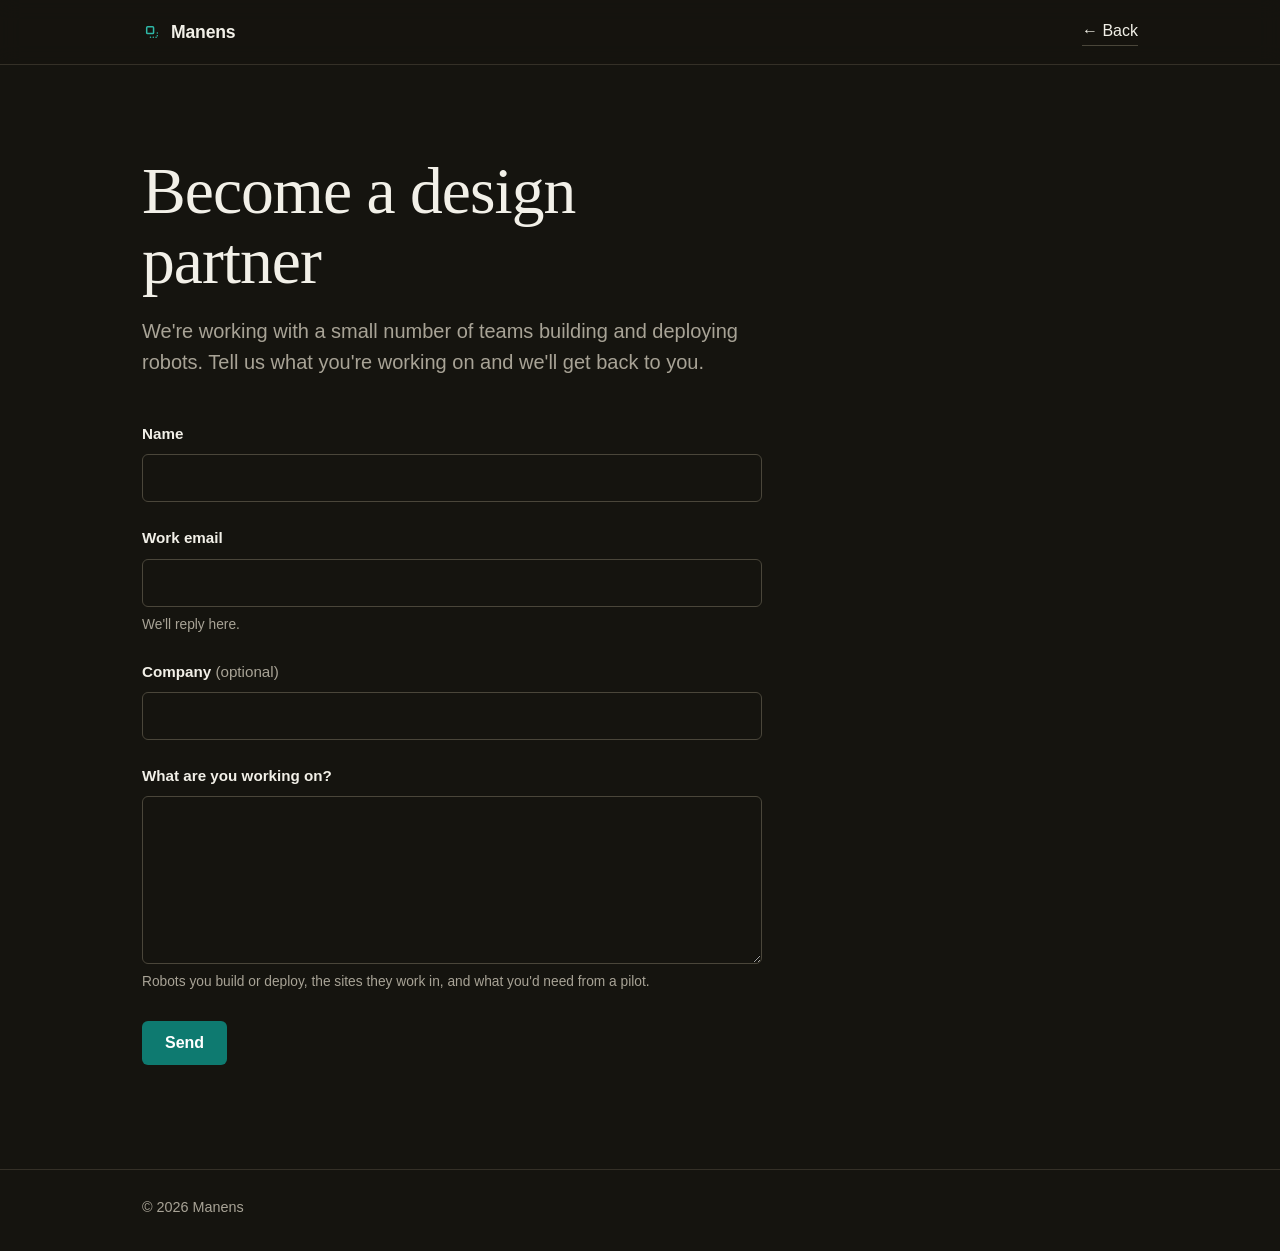
==== contact/index.html @ 50002fcd "Add Manens marketing site Static one-page site plus a design-partner contact form, served by GitHub " ====
<!DOCTYPE html>
<html lang="en">
<head>
<meta charset="utf-8">
<meta name="viewport" content="width=device-width, initial-scale=1">

<meta http-equiv="Content-Security-Policy" content="default-src 'none'; style-src 'self'; font-src 'self'; img-src 'self'; base-uri 'none'; form-action https://api.web3forms.com">
<meta name="referrer" content="strict-origin-when-cross-origin">
<meta name="robots" content="index, follow">

<title>Become a design partner — Manens</title>
<meta name="description" content="Tell us about the robots you're building or deploying, and what you'd need from a persistent site memory.">
<link rel="canonical" href="https://manensmemory.com/contact/">
<meta name="theme-color" content="#15140F">
<meta name="color-scheme" content="dark">

<meta property="og:type" content="website">
<meta property="og:site_name" content="Manens">
<meta property="og:url" content="https://manensmemory.com/contact/">
<meta property="og:title" content="Become a design partner — Manens">
<meta property="og:description" content="Tell us about the robots you're building or deploying, and what you'd need from a persistent site memory.">
<meta property="og:image" content="https://manensmemory.com/og.png">

<link rel="icon" href="../favicon.svg" type="image/svg+xml">
<link rel="apple-touch-icon" href="../apple-touch-icon.png">
<link rel="preload" href="../fonts/source-sans-3-var-latin.woff2" as="font" type="font/woff2" crossorigin>
<link rel="preload" href="../fonts/instrument-serif-400-latin.woff2" as="font" type="font/woff2" crossorigin>
<link rel="stylesheet" href="../style.css">
</head>
<body>

<a class="skip-link" href="#main">Skip to content</a>

<header class="site-header">
  <div class="shell header-inner">
    <a class="wordmark" href="../" aria-label="Manens, home">
      <svg class="wordmark-mark" viewBox="0 0 32 32" aria-hidden="true" focusable="false">
        <rect x="7.5" y="7.5" width="11" height="11" rx="1.5" fill="none" stroke="currentColor" stroke-width="2.4"/>
        <path d="M13.5 24.5h11v-11" fill="none" stroke="currentColor" stroke-width="2.4" stroke-linecap="round" stroke-dasharray="0.1 4.4"/>
      </svg>
      <span>Manens</span>
    </a>
    <a class="link-arrow" href="../"><span aria-hidden="true">&larr;</span> Back</a>
  </div>
</header>

<main id="main">
  <section class="form-section">
    <div class="shell">
      <div class="measure">
      <h1 class="display">Become a design partner</h1>
      <p class="lede">We're working with a small number of teams building and deploying robots. Tell us what you're working on and we'll get back to you.</p>

      <!--
        Web3Forms relays this to the address verified against the access key.
        The destination address is never present in this page.
        See README.md → "The contact form" before changing anything here.
      -->
      <form class="form" action="https://api.web3forms.com/submit" method="POST">

        <input type="hidden" name="access_key" value="5e829d3a-5028-4300-98e3-d2602bb4ca64">
        <input type="hidden" name="subject" value="Manens — new design partner enquiry">
        <input type="hidden" name="from_name" value="manensmemory.com">
        <input type="hidden" name="redirect" value="https://manensmemory.com/contact/thanks/">

        <!-- Honeypot: hidden from people, filled in by bots. Do not remove. -->
        <input type="checkbox" name="botcheck" class="botcheck" tabindex="-1" autocomplete="off">

        <div class="field">
          <label for="name">Name</label>
          <input id="name" name="name" type="text" autocomplete="name" required>
        </div>

        <div class="field">
          <label for="email">Work email</label>
          <input id="email" name="email" type="email" autocomplete="email" required
                 aria-describedby="email-hint">
          <p class="hint" id="email-hint">We'll reply here.</p>
        </div>

        <div class="field">
          <label for="company">Company <span class="optional">(optional)</span></label>
          <input id="company" name="company" type="text" autocomplete="organization">
        </div>

        <div class="field">
          <label for="message">What are you working on?</label>
          <textarea id="message" name="message" rows="6" required
                    aria-describedby="message-hint"></textarea>
          <p class="hint" id="message-hint">Robots you build or deploy, the sites they work in, and what you'd need from a pilot.</p>
        </div>

        <button class="btn btn-primary" type="submit">Send</button>
      </form>
      </div>
    </div>
  </section>
</main>

<footer class="site-footer">
  <div class="shell footer-inner">
    <p>&copy; 2026 Manens</p>
  </div>
</footer>

</body>
</html>
---- style.css ----
/* ============================================================
   Manens — manensmemory.com
   Single dark theme. All colour lives in the :root block below.
   ============================================================ */

/* ---------- Self-hosted fonts (SIL OFL 1.1 — see fonts/README.md) ---------- */

@font-face {
  font-family: 'Source Sans 3';
  font-style: normal;
  font-weight: 400 600;          /* variable weight axis */
  font-display: swap;
  src: url('fonts/source-sans-3-var-latin.woff2') format('woff2');
  unicode-range: U+0000-00FF, U+0131, U+0152-0153, U+02BB-02BC, U+02C6, U+02DA,
                 U+02DC, U+0304, U+0308, U+0329, U+2000-206F, U+2074, U+20AC,
                 U+2122, U+2191, U+2193, U+2212, U+2215, U+FEFF, U+FFFD;
}

@font-face {
  font-family: 'Instrument Serif';
  font-style: normal;
  font-weight: 400;
  font-display: swap;
  src: url('fonts/instrument-serif-400-latin.woff2') format('woff2');
  unicode-range: U+0000-00FF, U+0131, U+0152-0153, U+02BB-02BC, U+02C6, U+02DA,
                 U+02DC, U+0304, U+0308, U+0329, U+2000-206F, U+2074, U+20AC,
                 U+2122, U+2191, U+2193, U+2212, U+2215, U+FEFF, U+FFFD;
}

:root {
  color-scheme: dark;

  /* Surfaces — warm near-black, so the page reads as paper at night */
  --bg:            #15140F;
  --bg-raised:     #1C1A14;
  --surface:       #201E17;

  /* Ink */
  --text:          #F2F0E8;
  --muted:         #A8A396;

  /* Lines */
  --border:        #343027;
  --border-strong: #4A463A;

  /* Accent — deep teal */
  --accent:        #2FB8A8;
  --accent-fill:   #0E7A70;
  --accent-hover:  #12897E;
  --accent-dim:    rgba(47, 184, 168, 0.10);

  /* Type */
  --font-sans:  'Source Sans 3', -apple-system, BlinkMacSystemFont, 'Segoe UI', Roboto, sans-serif;
  --font-serif: 'Instrument Serif', Georgia, 'Times New Roman', serif;
  --font-mono:  ui-monospace, SFMono-Regular, Menlo, Monaco, Consolas, 'Liberation Mono', monospace;

  /* Rhythm */
  --shell:   1060px;
  --gutter:  16px;
  --radius:  6px;
  --section: 60px;
}

/* ---------- Reset ---------- */
*, *::before, *::after { box-sizing: border-box; }

html {
  scroll-behavior: smooth;
  -webkit-text-size-adjust: 100%;
}

body {
  margin: 0;
  background: var(--bg);
  color: var(--text);
  font-family: var(--font-sans);
  font-size: 17px;
  line-height: 1.6;
  overflow-x: hidden;
  -webkit-font-smoothing: antialiased;
  -moz-osx-font-smoothing: grayscale;
}

h1, h2, h3, p, ul, ol, figure { margin: 0; }
ul, ol { padding: 0; list-style: none; }
img, svg { display: block; max-width: 100%; }
[hidden] { display: none !important; }

a { color: inherit; }

:focus-visible {
  outline: 2px solid var(--accent);
  outline-offset: 3px;
  border-radius: 3px;
}

@media (prefers-reduced-motion: reduce) {
  html { scroll-behavior: auto; }
  *, *::before, *::after {
    transition-duration: 0.01ms !important;
    animation-duration: 0.01ms !important;
  }
}

/* ---------- Layout ---------- */
.shell {
  width: 100%;
  max-width: var(--shell);
  margin-inline: auto;
  padding-inline: var(--gutter);
}

.section {
  padding-block: var(--section);
  border-top: 1px solid var(--border);
  scroll-margin-top: 72px;
}

/* ---------- Skip link ---------- */
.skip-link {
  position: absolute;
  left: -9999px;
  top: 0;
  z-index: 100;
  background: var(--accent-fill);
  color: #fff;
  padding: 10px 16px;
  border-radius: 0 0 var(--radius) 0;
  text-decoration: none;
  font-size: 14px;
}
.skip-link:focus { left: 0; }

/* ---------- Typography ---------- */
.display {
  font-family: var(--font-serif);
  font-weight: 400;
  letter-spacing: -0.015em;
  line-height: 1.06;
}

h1.display { font-size: clamp(2.5rem, 7vw, 4.1rem); }
h2.display { font-size: clamp(1.9rem, 4.4vw, 2.85rem); margin-bottom: 30px; }

.eyebrow {
  font-family: var(--font-mono);
  font-size: 0.7rem;
  letter-spacing: 0.14em;
  text-transform: uppercase;
  color: var(--accent);
  margin-bottom: 18px;
}

.lede {
  font-size: clamp(1.05rem, 2.2vw, 1.25rem);
  line-height: 1.55;
  color: var(--muted);
  max-width: 54ch;
}

.section-lede {
  font-size: 1.1rem;
  color: var(--muted);
  max-width: 58ch;
  margin-top: -16px;
  margin-bottom: 38px;
}

.footnote {
  font-size: 0.9rem;
  color: var(--muted);
}

.pullout {
  margin-top: 30px;
  padding-left: 20px;
  border-left: 2px solid var(--accent);
  font-size: 1.05rem;
  color: var(--text);
  max-width: 62ch;
}

/* ---------- Buttons & links ---------- */
.btn {
  display: inline-block;
  font-family: var(--font-sans);
  font-size: 1rem;
  font-weight: 600;
  text-decoration: none;
  padding: 12px 22px;
  border-radius: var(--radius);
  border: 1px solid transparent;
  transition: background-color 0.15s ease, border-color 0.15s ease;
  white-space: nowrap;
}

.btn-primary {
  background: var(--accent-fill);
  color: #ffffff;
}
.btn-primary:hover { background: var(--accent-hover); }

.btn-sm { font-size: 0.9rem; padding: 9px 16px; }

.link-arrow {
  font-size: 1rem;
  font-weight: 500;
  text-decoration: none;
  color: var(--text);
  border-bottom: 1px solid var(--border-strong);
  padding-bottom: 2px;
  transition: border-color 0.15s ease;
}
.link-arrow:hover { border-color: var(--accent); }

/* ---------- Header ---------- */
.site-header {
  position: sticky;
  top: 0;
  z-index: 50;
  background: rgba(21, 20, 15, 0.86);
  backdrop-filter: blur(10px);
  -webkit-backdrop-filter: blur(10px);
  border-bottom: 1px solid var(--border);
}

.header-inner {
  display: flex;
  align-items: center;
  justify-content: space-between;
  gap: 24px;
  min-height: 64px;
}

.wordmark {
  display: inline-flex;
  align-items: center;
  gap: 9px;
  text-decoration: none;
  font-size: 1.1rem;
  font-weight: 600;
  letter-spacing: -0.01em;
}
.wordmark-mark { width: 20px; height: 20px; color: var(--accent); flex: none; }

/* ---------- Hero ---------- */
.hero {
  padding-block: clamp(52px, 8vw, 92px) clamp(48px, 7vw, 76px);
}
.hero .lede { margin-top: 22px; }

.hero-actions {
  display: flex;
  align-items: center;
  gap: 28px;
  flex-wrap: wrap;
  margin-top: 34px;
  margin-bottom: 20px;
}

/* ---------- Problem cards ---------- */
.card-grid {
  display: grid;
  grid-template-columns: 1fr;
  gap: 16px;
}

.card {
  background: var(--bg-raised);
  border: 1px solid var(--border);
  border-radius: var(--radius);
  padding: 26px 24px;
}
.card h3 {
  font-size: 1.02rem;
  font-weight: 600;
  letter-spacing: -0.01em;
  margin-bottom: 10px;
}
.card p {
  font-size: 0.97rem;
  line-height: 1.6;
  color: var(--muted);
}

/* ---------- Feature grid ---------- */
.feature-grid {
  display: grid;
  grid-template-columns: 1fr;
  gap: 30px 32px;
}

.feature .icon {
  width: 22px;
  height: 22px;
  color: var(--accent);
  margin-bottom: 14px;
}
.feature h3 {
  font-size: 1rem;
  font-weight: 600;
  letter-spacing: -0.01em;
  margin-bottom: 7px;
}
.feature p {
  font-size: 0.95rem;
  line-height: 1.6;
  color: var(--muted);
}

/* ---------- Steps ---------- */
.steps {
  display: grid;
  grid-template-columns: 1fr;
  gap: 20px;
  margin-bottom: 44px;
}

.step {
  border: 1px solid var(--border);
  border-radius: var(--radius);
  padding: 24px;
  background: var(--bg-raised);
}
.step-num {
  display: inline-flex;
  align-items: center;
  justify-content: center;
  width: 26px;
  height: 26px;
  border-radius: 50%;
  border: 1px solid var(--accent);
  color: var(--accent);
  font-family: var(--font-mono);
  font-size: 0.75rem;
  margin-bottom: 14px;
}
.step h3 {
  font-size: 1rem;
  font-weight: 600;
  margin-bottom: 6px;
}
.step p {
  font-size: 0.95rem;
  color: var(--muted);
}

/* ---------- Diagram ---------- */
.diagram {
  border: 1px solid var(--border);
  border-radius: var(--radius);
  background: var(--bg-raised);
  padding: 22px 16px;
}
.diagram-svg { width: 100%; height: auto; }
.diagram-wide { display: none; }

.d-layer rect {
  fill: var(--surface);
  stroke: var(--border-strong);
  stroke-width: 1;
}
.d-layer text {
  fill: var(--text);
  font-family: var(--font-sans);
  font-size: 14px;
  font-weight: 500;
}

.d-untouched rect {
  fill: none;
  stroke: var(--border);
  stroke-dasharray: 4 4;
}
.d-untouched text { fill: var(--muted); font-weight: 400; }

.d-manens rect {
  fill: var(--accent-dim);
  stroke: var(--accent);
  stroke-width: 1.5;
}
.d-manens text {
  fill: var(--accent);
  font-family: var(--font-sans);
  font-size: 15px;
  font-weight: 600;
}

.d-line path { stroke: var(--accent); stroke-width: 1.5; fill: none; }
.d-dot { fill: var(--accent); }

.d-label {
  fill: var(--accent);
  font-family: var(--font-mono);
  font-size: 10px;
  letter-spacing: 0.08em;
  text-transform: uppercase;
}
.d-note {
  fill: var(--muted);
  font-family: var(--font-mono);
  font-size: 10px;
  letter-spacing: 0.06em;
}

/* ---------- Timeline ---------- */
.timeline {
  position: relative;
  padding-left: 28px;
  max-width: 64ch;
}
.timeline::before {
  content: '';
  position: absolute;
  left: 5px;
  top: 8px;
  bottom: 8px;
  width: 1px;
  background: var(--border-strong);
}
.timeline li {
  position: relative;
  padding-bottom: 36px;
}
.timeline li:last-child { padding-bottom: 0; }
.timeline li::before {
  content: '';
  position: absolute;
  left: -28px;
  top: 7px;
  width: 11px;
  height: 11px;
  border-radius: 50%;
  background: var(--bg);
  border: 1.5px solid var(--accent);
}
.when {
  display: block;
  font-family: var(--font-mono);
  font-size: 0.72rem;
  letter-spacing: 0.12em;
  text-transform: uppercase;
  color: var(--accent);
  margin-bottom: 7px;
}
.timeline p {
  font-size: 1rem;
  color: var(--muted);
}

/* ---------- Contact ---------- */
.contact-card {
  border: 1px solid var(--border-strong);
  border-radius: var(--radius);
  background: var(--bg-raised);
  padding: clamp(32px, 6vw, 60px);
}
.contact-card h2.display { margin-bottom: 22px; }
.contact-card .section-lede { margin-top: 0; margin-bottom: 32px; }
.contact-card .footnote { margin-top: 18px; }

/* ---------- Form (contact page) ---------- */
/* Constrains line length without breaking alignment with the header, which
   is centred inside .shell. Nest .measure inside .shell, never beside it. */
.measure { max-width: 620px; }

.form-section {
  padding-block: clamp(52px, 8vw, 92px) clamp(64px, 9vw, 104px);
}
.form-section .lede { margin-top: 20px; margin-bottom: 44px; }

.form {
  display: flex;
  flex-direction: column;
  gap: 24px;
  align-items: flex-start;
}

.field {
  display: flex;
  flex-direction: column;
  width: 100%;
}

.field label {
  font-size: 0.95rem;
  font-weight: 600;
  margin-bottom: 8px;
}
.optional { font-weight: 400; color: var(--muted); }

.field input,
.field textarea {
  width: 100%;
  font-family: inherit;
  font-size: 1rem;
  line-height: 1.5;
  color: var(--text);
  background: var(--bg);
  border: 1px solid var(--border-strong);
  border-radius: var(--radius);
  padding: 11px 14px;
  transition: border-color 0.15s ease;
}
.field textarea { resize: vertical; min-height: 120px; }

.field input:hover,
.field textarea:hover { border-color: var(--muted); }

.field input:focus-visible,
.field textarea:focus-visible {
  outline: 2px solid var(--accent);
  outline-offset: 1px;
  border-color: var(--accent);
}

/* :user-invalid fires only after the person has interacted and left the
   field — unlike :invalid, which flags empty required fields on page load. */
.field input:user-invalid,
.field textarea:user-invalid { border-color: #D98A6B; }

.hint {
  font-size: 0.86rem;
  color: var(--muted);
  margin-top: 7px;
}

.form .btn { margin-top: 4px; cursor: pointer; }

/* Honeypot. Hidden from people, left for bots to fill in. */
.botcheck {
  position: absolute;
  left: -9999px;
  width: 1px;
  height: 1px;
  opacity: 0;
}

/* ---------- Footer ---------- */
.site-footer {
  border-top: 1px solid var(--border);
  padding-block: 26px 32px;
}
.footer-inner {
  display: flex;
  justify-content: space-between;
  align-items: center;
  gap: 16px;
  flex-wrap: wrap;
  font-size: 0.9rem;
  color: var(--muted);
}
.footer-inner a {
  color: var(--muted);
  text-decoration: none;
  border-bottom: 1px solid var(--border-strong);
  padding-bottom: 1px;
}
.footer-inner a:hover { color: var(--text); border-color: var(--accent); }

/* ============================================================
   Breakpoints
   ============================================================ */

@media (min-width: 560px) {
  .card-grid    { grid-template-columns: repeat(2, 1fr); }
  .feature-grid { grid-template-columns: repeat(2, 1fr); }
  .steps        { grid-template-columns: repeat(3, 1fr); }
}

@media (min-width: 640px) {
  .diagram-wide   { display: block; }
  .diagram-narrow { display: none; }
  .diagram        { padding: 30px 26px; }
}

@media (min-width: 880px) {
  :root { --gutter: 32px; --section: 84px; }
  .card-grid    { grid-template-columns: repeat(3, 1fr); }
  .feature-grid { grid-template-columns: repeat(3, 1fr); gap: 36px 40px; }
}
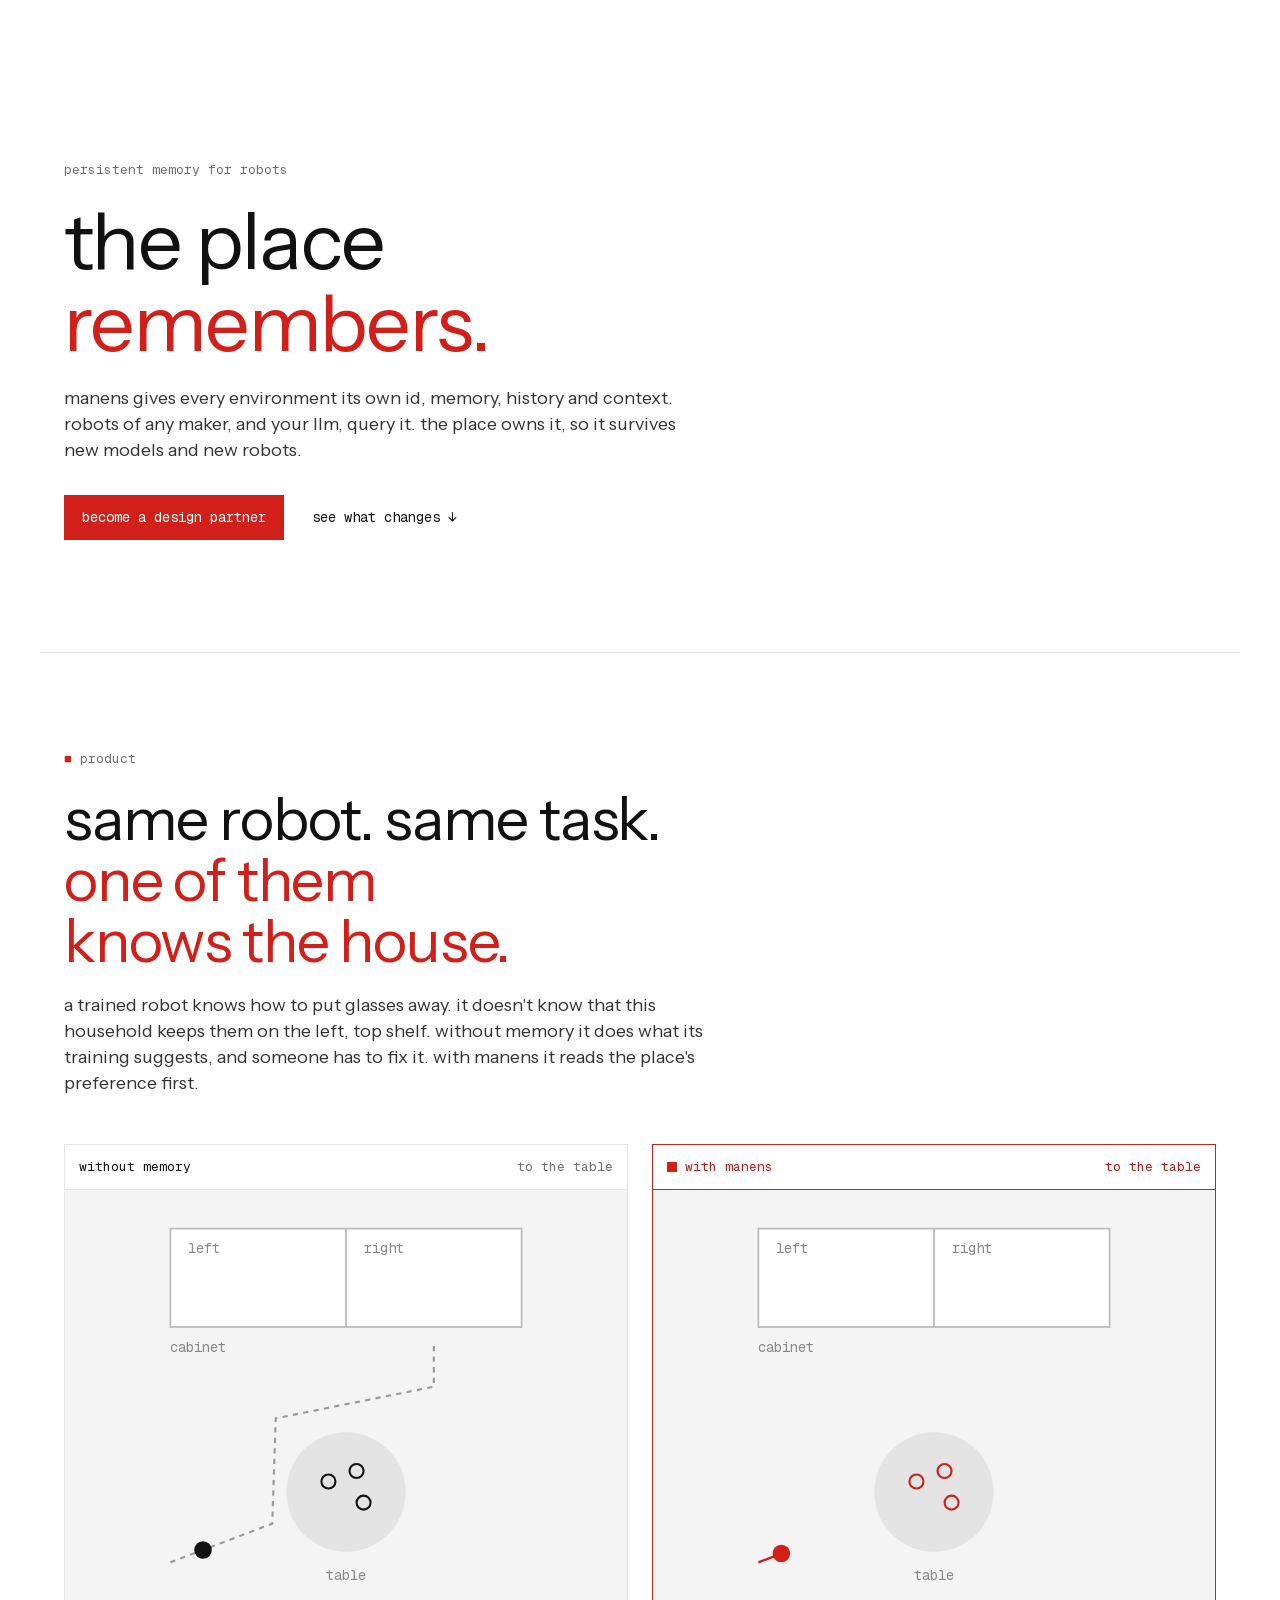
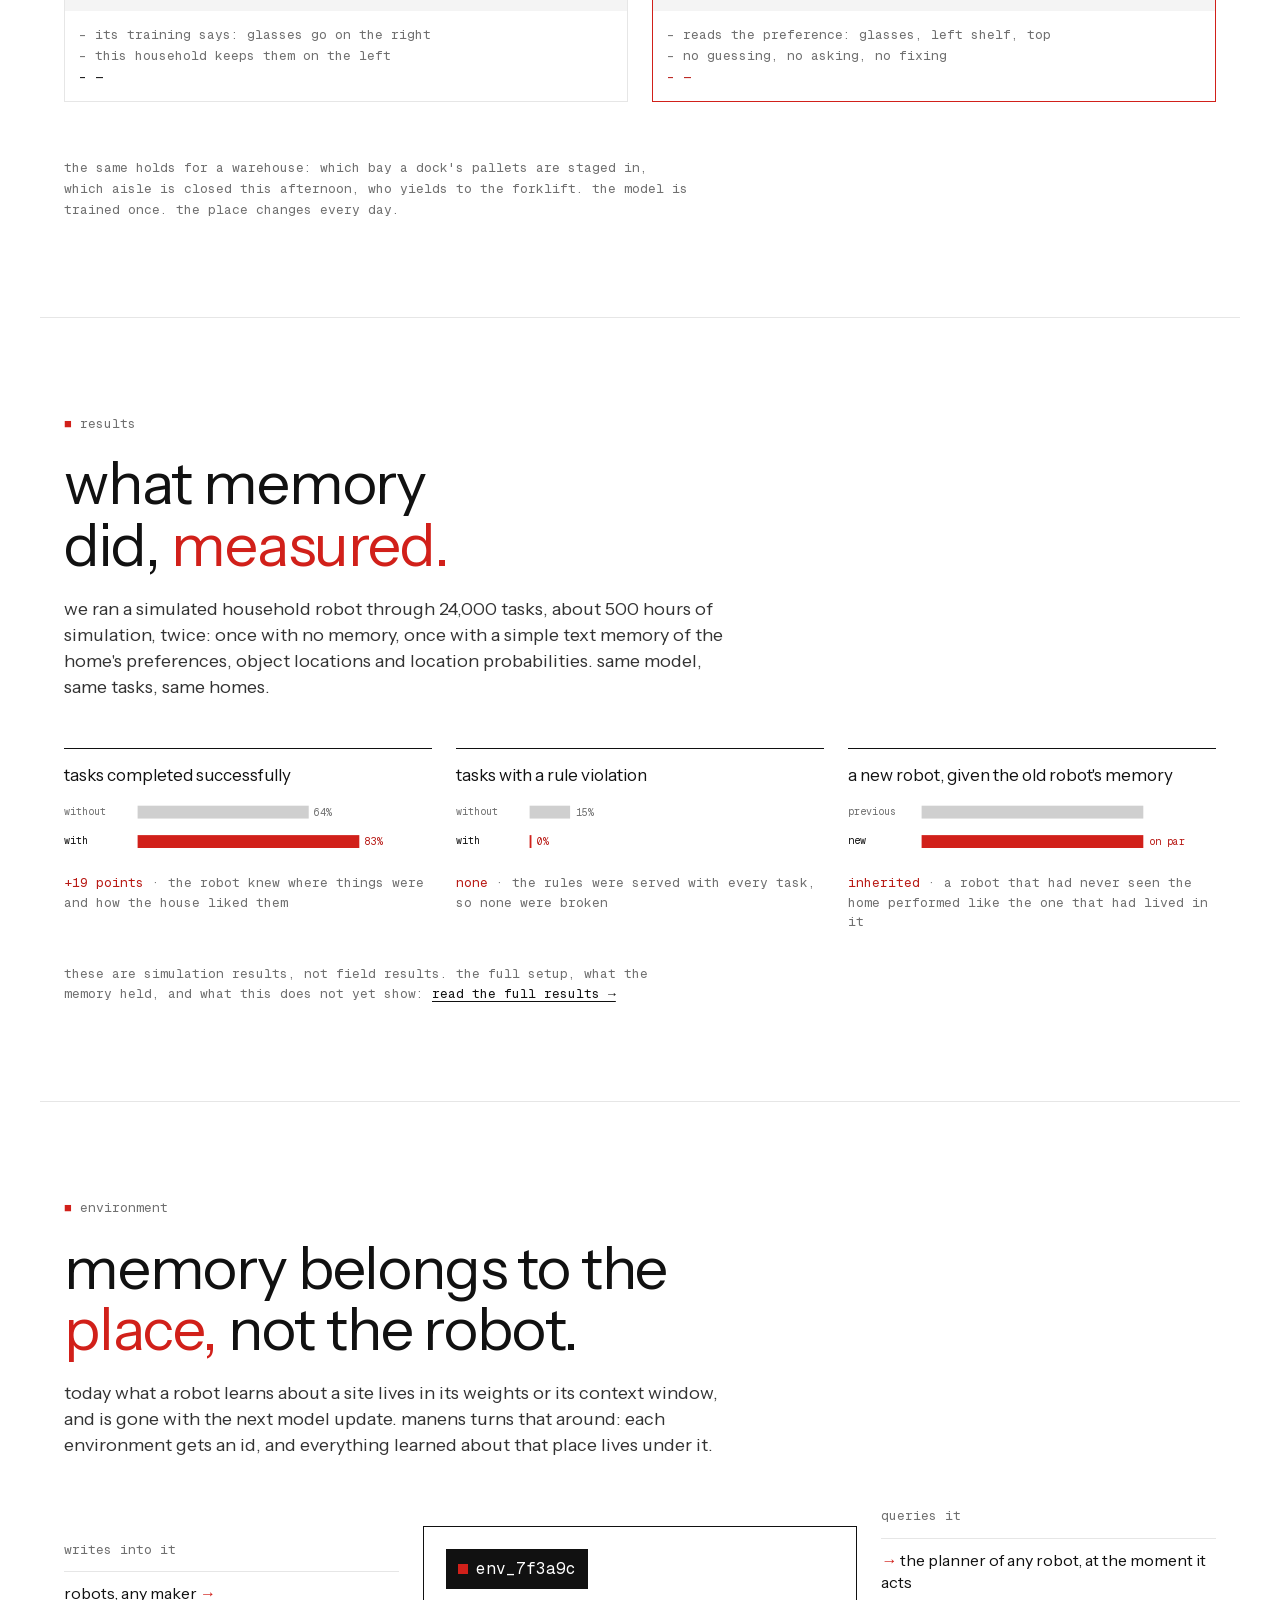
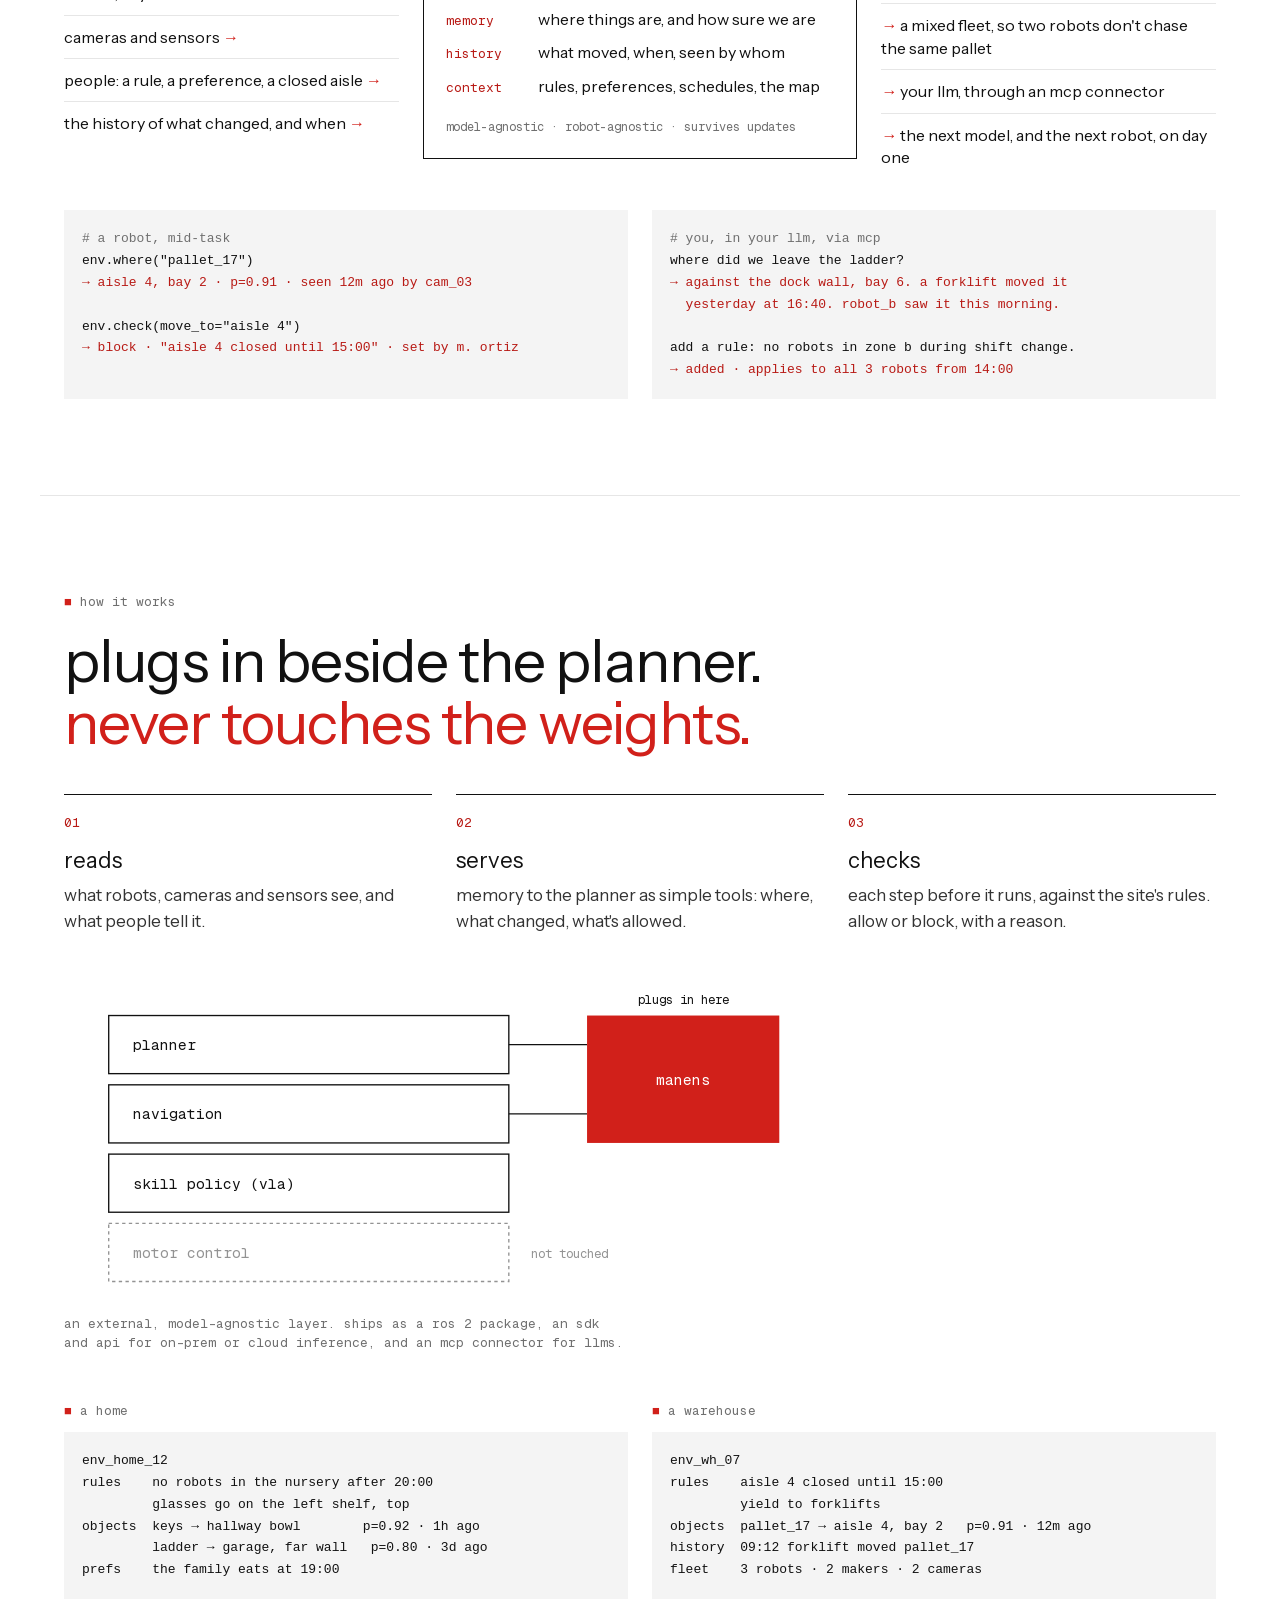
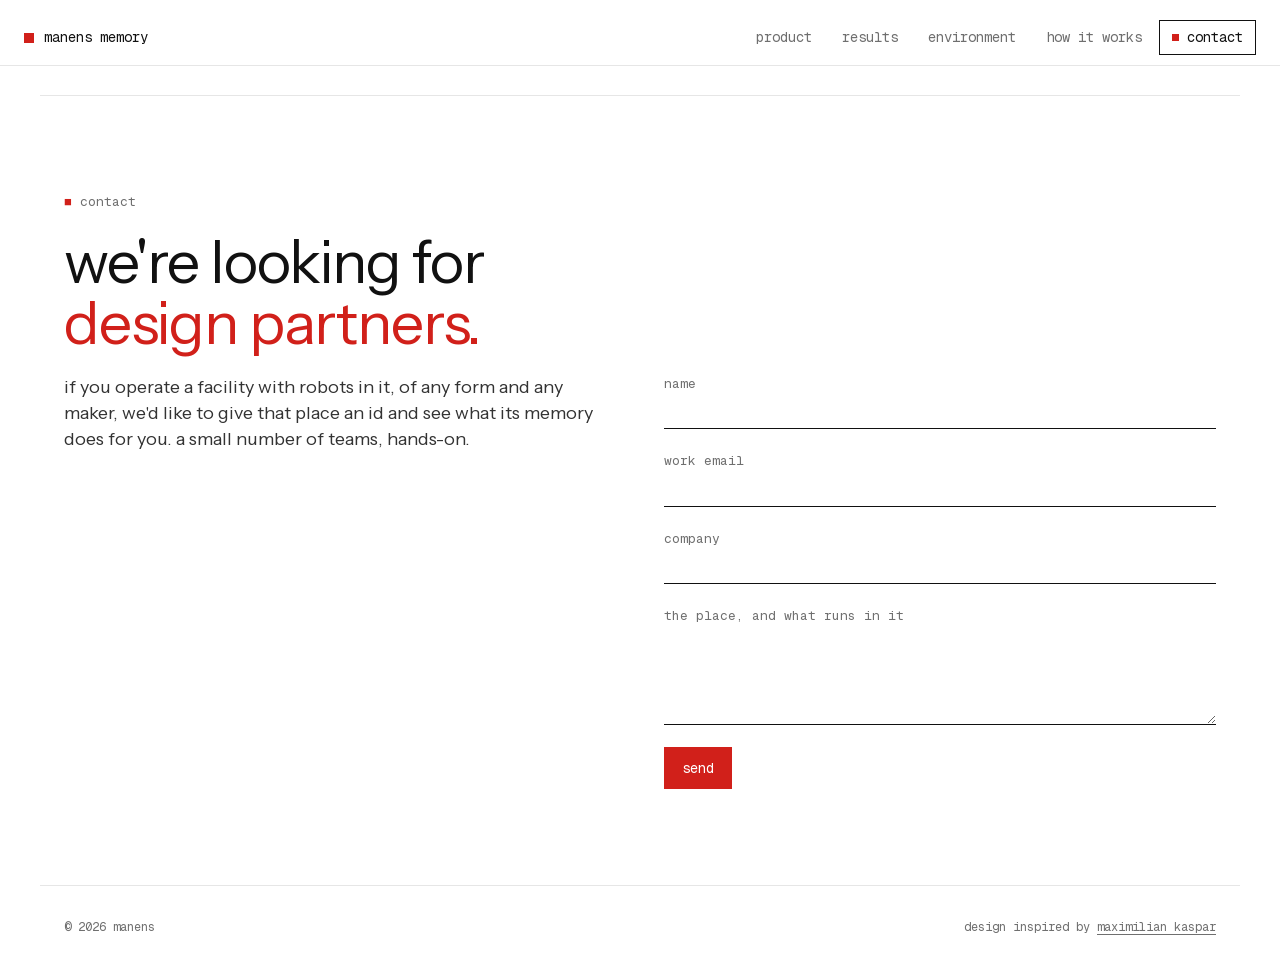
==== commit efdc493d: "Redesign the site: white and red, rotating brain, results page Replaces the dark single-page marketi" ====
--- a/contact/index.html
+++ b/contact/index.html
@@ -2,106 +2,12 @@
 <html lang="en">
 <head>
 <meta charset="utf-8">
-<meta name="viewport" content="width=device-width, initial-scale=1">
-
-<meta http-equiv="Content-Security-Policy" content="default-src 'none'; style-src 'self'; font-src 'self'; img-src 'self'; base-uri 'none'; form-action https://api.web3forms.com">
-<meta name="referrer" content="strict-origin-when-cross-origin">
-<meta name="robots" content="index, follow">
-
-<title>Become a design partner — Manens</title>
-<meta name="description" content="Tell us about the robots you're building or deploying, and what you'd need from a persistent site memory.">
-<link rel="canonical" href="https://manensmemory.com/contact/">
-<meta name="theme-color" content="#15140F">
-<meta name="color-scheme" content="dark">
-
-<meta property="og:type" content="website">
-<meta property="og:site_name" content="Manens">
-<meta property="og:url" content="https://manensmemory.com/contact/">
-<meta property="og:title" content="Become a design partner — Manens">
-<meta property="og:description" content="Tell us about the robots you're building or deploying, and what you'd need from a persistent site memory.">
-<meta property="og:image" content="https://manensmemory.com/og.png">
-
-<link rel="icon" href="../favicon.svg" type="image/svg+xml">
-<link rel="apple-touch-icon" href="../apple-touch-icon.png">
-<link rel="preload" href="../fonts/source-sans-3-var-latin.woff2" as="font" type="font/woff2" crossorigin>
-<link rel="preload" href="../fonts/instrument-serif-400-latin.woff2" as="font" type="font/woff2" crossorigin>
-<link rel="stylesheet" href="../style.css">
+<meta http-equiv="refresh" content="0; url=/#contact">
+<meta name="robots" content="noindex">
+<title>Contact — manens</title>
+<link rel="canonical" href="https://manensmemory.com/#contact">
 </head>
 <body>
-
-<a class="skip-link" href="#main">Skip to content</a>
-
-<header class="site-header">
-  <div class="shell header-inner">
-    <a class="wordmark" href="../" aria-label="Manens, home">
-      <svg class="wordmark-mark" viewBox="0 0 32 32" aria-hidden="true" focusable="false">
-        <rect x="7.5" y="7.5" width="11" height="11" rx="1.5" fill="none" stroke="currentColor" stroke-width="2.4"/>
-        <path d="M13.5 24.5h11v-11" fill="none" stroke="currentColor" stroke-width="2.4" stroke-linecap="round" stroke-dasharray="0.1 4.4"/>
-      </svg>
-      <span>Manens</span>
-    </a>
-    <a class="link-arrow" href="../"><span aria-hidden="true">&larr;</span> Back</a>
-  </div>
-</header>
-
-<main id="main">
-  <section class="form-section">
-    <div class="shell">
-      <div class="measure">
-      <h1 class="display">Become a design partner</h1>
-      <p class="lede">We're working with a small number of teams building and deploying robots. Tell us what you're working on and we'll get back to you.</p>
-
-      <!--
-        Web3Forms relays this to the address verified against the access key.
-        The destination address is never present in this page.
-        See README.md → "The contact form" before changing anything here.
-      -->
-      <form class="form" action="https://api.web3forms.com/submit" method="POST">
-
-        <input type="hidden" name="access_key" value="5e829d3a-5028-4300-98e3-d2602bb4ca64">
-        <input type="hidden" name="subject" value="Manens — new design partner enquiry">
-        <input type="hidden" name="from_name" value="manensmemory.com">
-        <input type="hidden" name="redirect" value="https://manensmemory.com/contact/thanks/">
-
-        <!-- Honeypot: hidden from people, filled in by bots. Do not remove. -->
-        <input type="checkbox" name="botcheck" class="botcheck" tabindex="-1" autocomplete="off">
-
-        <div class="field">
-          <label for="name">Name</label>
-          <input id="name" name="name" type="text" autocomplete="name" required>
-        </div>
-
-        <div class="field">
-          <label for="email">Work email</label>
-          <input id="email" name="email" type="email" autocomplete="email" required
-                 aria-describedby="email-hint">
-          <p class="hint" id="email-hint">We'll reply here.</p>
-        </div>
-
-        <div class="field">
-          <label for="company">Company <span class="optional">(optional)</span></label>
-          <input id="company" name="company" type="text" autocomplete="organization">
-        </div>
-
-        <div class="field">
-          <label for="message">What are you working on?</label>
-          <textarea id="message" name="message" rows="6" required
-                    aria-describedby="message-hint"></textarea>
-          <p class="hint" id="message-hint">Robots you build or deploy, the sites they work in, and what you'd need from a pilot.</p>
-        </div>
-
-        <button class="btn btn-primary" type="submit">Send</button>
-      </form>
-      </div>
-    </div>
-  </section>
-</main>
-
-<footer class="site-footer">
-  <div class="shell footer-inner">
-    <p>&copy; 2026 Manens</p>
-  </div>
-</footer>
-
+<p>The contact form moved to <a href="/#contact">the home page</a>.</p>
 </body>
 </html>
